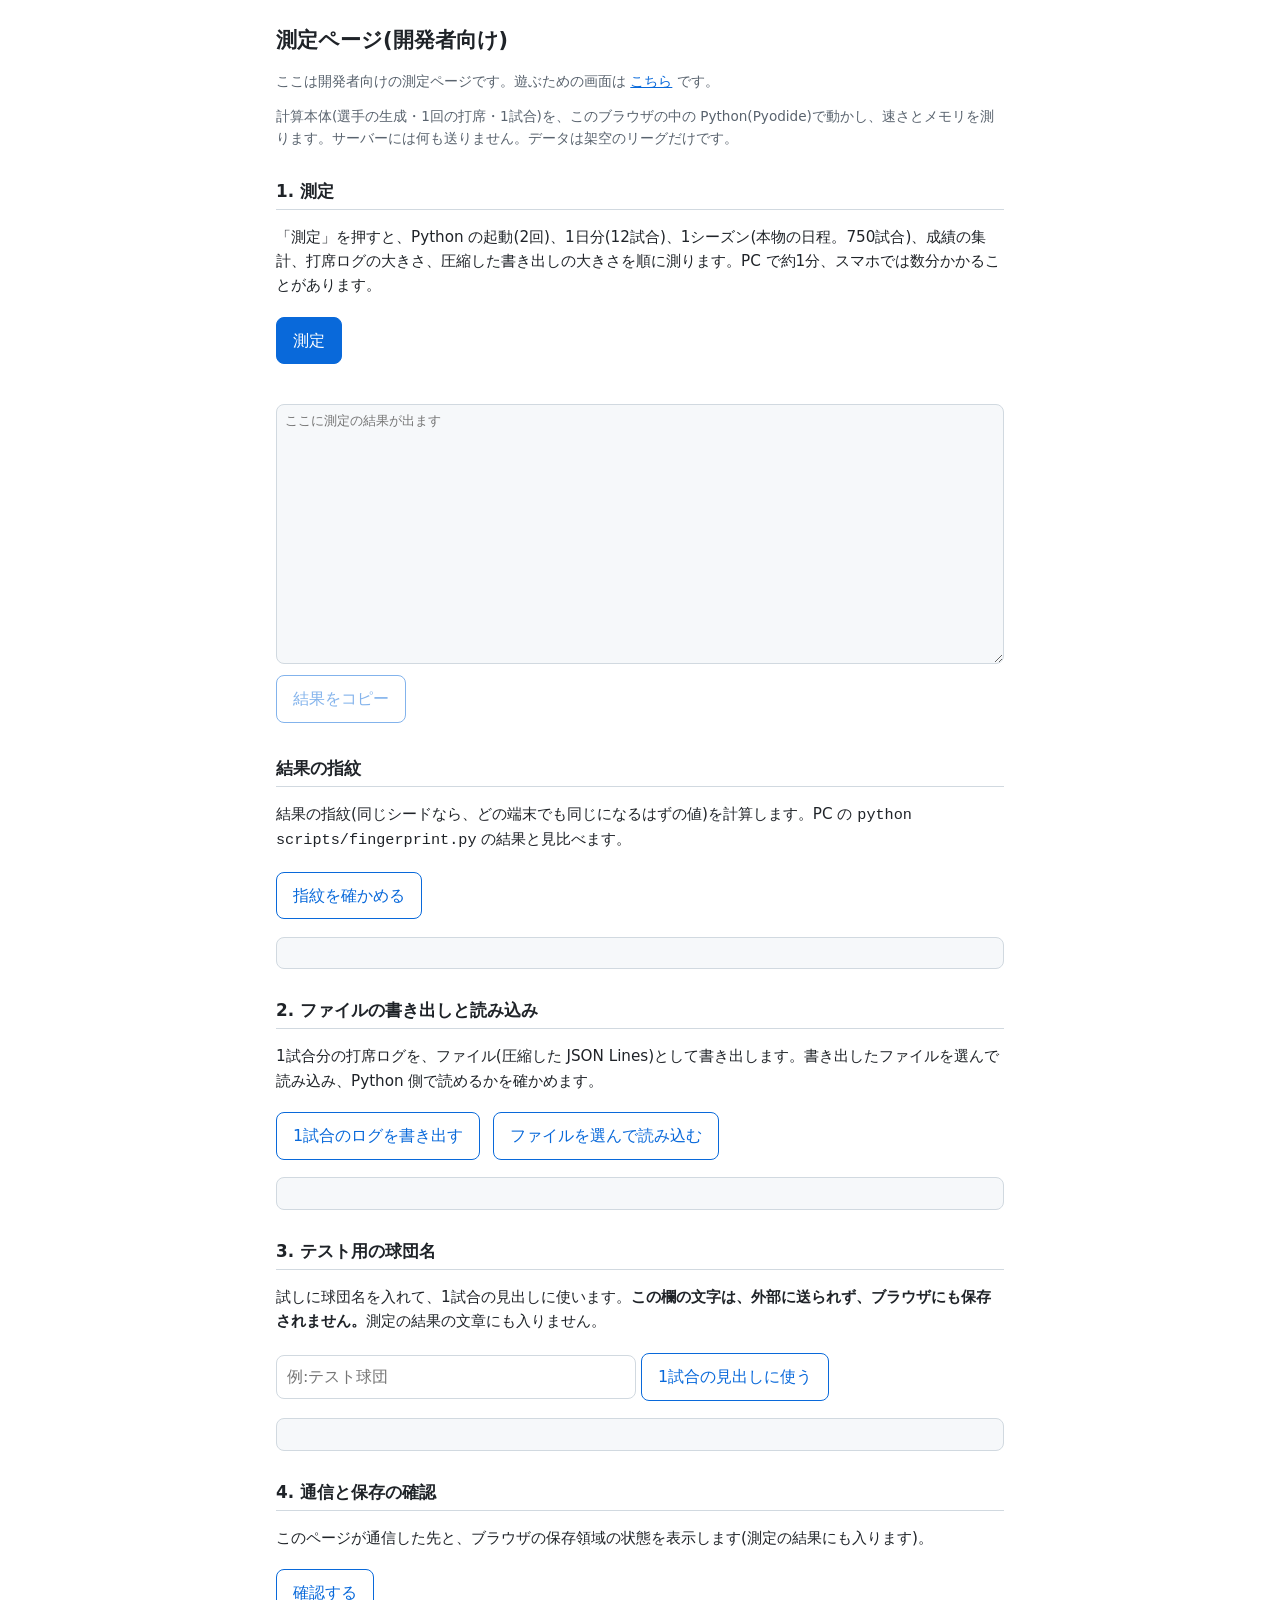
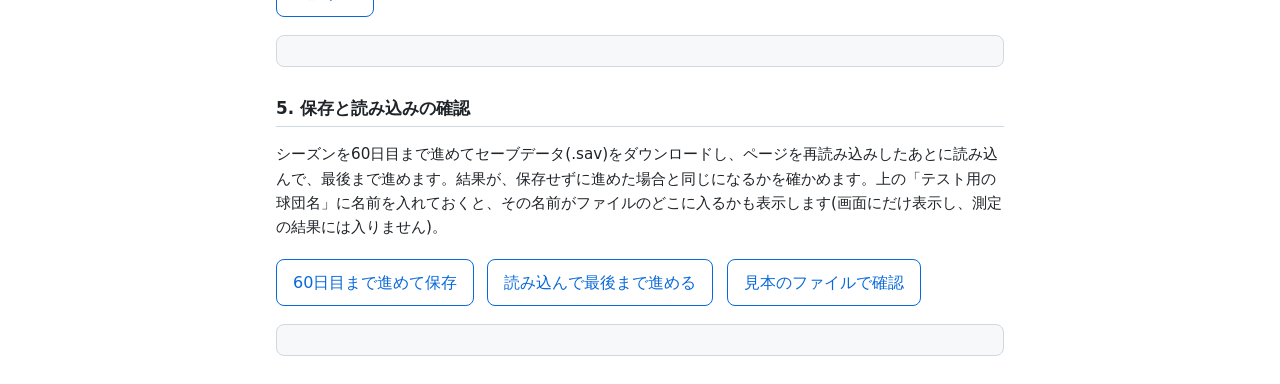
==== web/dev/index.html @ 2ee0a7c7 "feat: 最小のブラウザ画面①(新規開始・進行・順位表・保存と読み込み) - pennant.api:画面から呼ぶ操作の関数(公開用の情報だけを返す。D-107、D-108) - セーブデータの形式" ====
<!doctype html>
<html lang="ja">
<head>
<meta charset="utf-8">
<meta name="viewport" content="width=device-width, initial-scale=1">
<!-- 通信先の制限:このページ自身と、Pyodide の配布元(cdn.jsdelivr.net)だけ。それ以外には通信できない -->
<meta http-equiv="Content-Security-Policy" content="default-src 'none'; script-src 'self' https://cdn.jsdelivr.net 'wasm-unsafe-eval'; connect-src 'self' https://cdn.jsdelivr.net; worker-src 'self' blob: https://cdn.jsdelivr.net; style-src 'self' 'unsafe-inline'; img-src 'self' data:; base-uri 'none'; form-action 'none'">
<meta name="referrer" content="no-referrer">
<!-- ブラウザがタブの小さな絵(favicon.ico)を取りに行かないようにする -->
<link rel="icon" href="data:,">
<title>測定ページ(開発者向け)</title>
<style>
  :root { --bg: #ffffff; --fg: #1f2328; --muted: #59636e; --line: #d1d9e0; --accent: #0969da; --ok: #1a7f37; --ng: #cf222e; --box: #f6f8fa; }
  @media (prefers-color-scheme: dark) {
    :root { --bg: #0d1117; --fg: #e6edf3; --muted: #9198a1; --line: #3d444d; --accent: #4493f8; --ok: #3fb950; --ng: #f85149; --box: #151b23; }
  }
  * { box-sizing: border-box; }
  body { margin: 0; background: var(--bg); color: var(--fg); font-family: system-ui, -apple-system, "Hiragino Sans", "Noto Sans JP", sans-serif; line-height: 1.6; }
  a { color: var(--accent); }
  main { max-width: 760px; margin: 0 auto; padding: 16px; }
  h1 { font-size: 1.3rem; margin: 8px 0 4px; }
  h2 { font-size: 1.05rem; margin: 28px 0 8px; border-bottom: 1px solid var(--line); padding-bottom: 4px; }
  p, li { font-size: 0.95rem; }
  .muted { color: var(--muted); font-size: 0.85rem; }
  button, .file-label { font: inherit; font-size: 1rem; padding: 10px 16px; border-radius: 8px; border: 1px solid var(--accent); background: var(--accent); color: #fff; cursor: pointer; display: inline-block; margin: 4px 8px 4px 0; }
  button.secondary, .file-label { background: transparent; color: var(--accent); }
  button:disabled { opacity: 0.5; cursor: default; }
  input[type=text] { font: inherit; font-size: 1rem; padding: 8px 10px; border: 1px solid var(--line); border-radius: 8px; width: 100%; max-width: 360px; background: var(--bg); color: var(--fg); }
  input[type=file] { position: absolute; left: -9999px; }
  progress { width: 100%; height: 14px; }
  textarea { width: 100%; min-height: 260px; font-family: ui-monospace, Menlo, Consolas, monospace; font-size: 0.8rem; padding: 8px; border: 1px solid var(--line); border-radius: 8px; background: var(--box); color: var(--fg); }
  .status { font-size: 0.9rem; margin: 6px 0; min-height: 1.6em; }
  .ok { color: var(--ok); } .ng { color: var(--ng); }
  pre.out { white-space: pre-wrap; background: var(--box); border: 1px solid var(--line); border-radius: 8px; padding: 8px; font-size: 0.85rem; min-height: 2.4em; }
</style>
</head>
<body>
<main>
  <h1>測定ページ(開発者向け)</h1>
  <p class="muted">ここは開発者向けの測定ページです。遊ぶための画面は <a href="../">こちら</a> です。</p>
  <p class="muted">計算本体(選手の生成・1回の打席・1試合)を、このブラウザの中の Python(Pyodide)で動かし、速さとメモリを測ります。サーバーには何も送りません。データは架空のリーグだけです。</p>

  <h2>1. 測定</h2>
  <p>「測定」を押すと、Python の起動(2回)、1日分(12試合)、1シーズン(本物の日程。750試合)、成績の集計、打席ログの大きさ、圧縮した書き出しの大きさを順に測ります。PC で約1分、スマホでは数分かかることがあります。</p>
  <button id="measure">測定</button>
  <progress id="progress" max="858" value="0" hidden></progress>
  <div id="status" class="status" role="status" aria-live="polite"></div>
  <textarea id="result" readonly placeholder="ここに測定の結果が出ます"></textarea>
  <button id="copy" class="secondary" disabled>結果をコピー</button>
  <span id="copied" class="muted"></span>

  <h2>結果の指紋</h2>
  <p>結果の指紋(同じシードなら、どの端末でも同じになるはずの値)を計算します。PC の <code>python scripts/fingerprint.py</code> の結果と見比べます。</p>
  <button id="fp" class="secondary">指紋を確かめる</button>
  <pre id="fp-result" class="out"></pre>

  <h2>2. ファイルの書き出しと読み込み</h2>
  <p>1試合分の打席ログを、ファイル(圧縮した JSON Lines)として書き出します。書き出したファイルを選んで読み込み、Python 側で読めるかを確かめます。</p>
  <button id="export" class="secondary">1試合のログを書き出す</button>
  <label class="file-label" for="file">ファイルを選んで読み込む</label>
  <input id="file" type="file" accept=".gz,application/gzip">
  <pre id="file-result" class="out"></pre>

  <h2>3. テスト用の球団名</h2>
  <p>試しに球団名を入れて、1試合の見出しに使います。<strong>この欄の文字は、外部に送られず、ブラウザにも保存されません。</strong>測定の結果の文章にも入りません。</p>
  <input id="team-name" type="text" autocomplete="off" autocapitalize="off" spellcheck="false" maxlength="40" placeholder="例:テスト球団">
  <button id="header" class="secondary">1試合の見出しに使う</button>
  <pre id="header-result" class="out"></pre>

  <h2>4. 通信と保存の確認</h2>
  <p>このページが通信した先と、ブラウザの保存領域の状態を表示します(測定の結果にも入ります)。</p>
  <button id="check" class="secondary">確認する</button>
  <pre id="check-result" class="out"></pre>

  <h2>5. 保存と読み込みの確認</h2>
  <p>シーズンを60日目まで進めてセーブデータ(.sav)をダウンロードし、ページを再読み込みしたあとに読み込んで、最後まで進めます。結果が、保存せずに進めた場合と同じになるかを確かめます。上の「テスト用の球団名」に名前を入れておくと、その名前がファイルのどこに入るかも表示します(画面にだけ表示し、測定の結果には入りません)。</p>
  <button id="save-check" class="secondary">60日目まで進めて保存</button>
  <label class="file-label" for="load-file">読み込んで最後まで進める</label>
  <input id="load-file" type="file" accept=".sav">
  <button id="sample-check" class="secondary">見本のファイルで確認</button>
  <pre id="save-result" class="out"></pre>
</main>
<script type="module" src="app.js"></script>
</body>
</html>
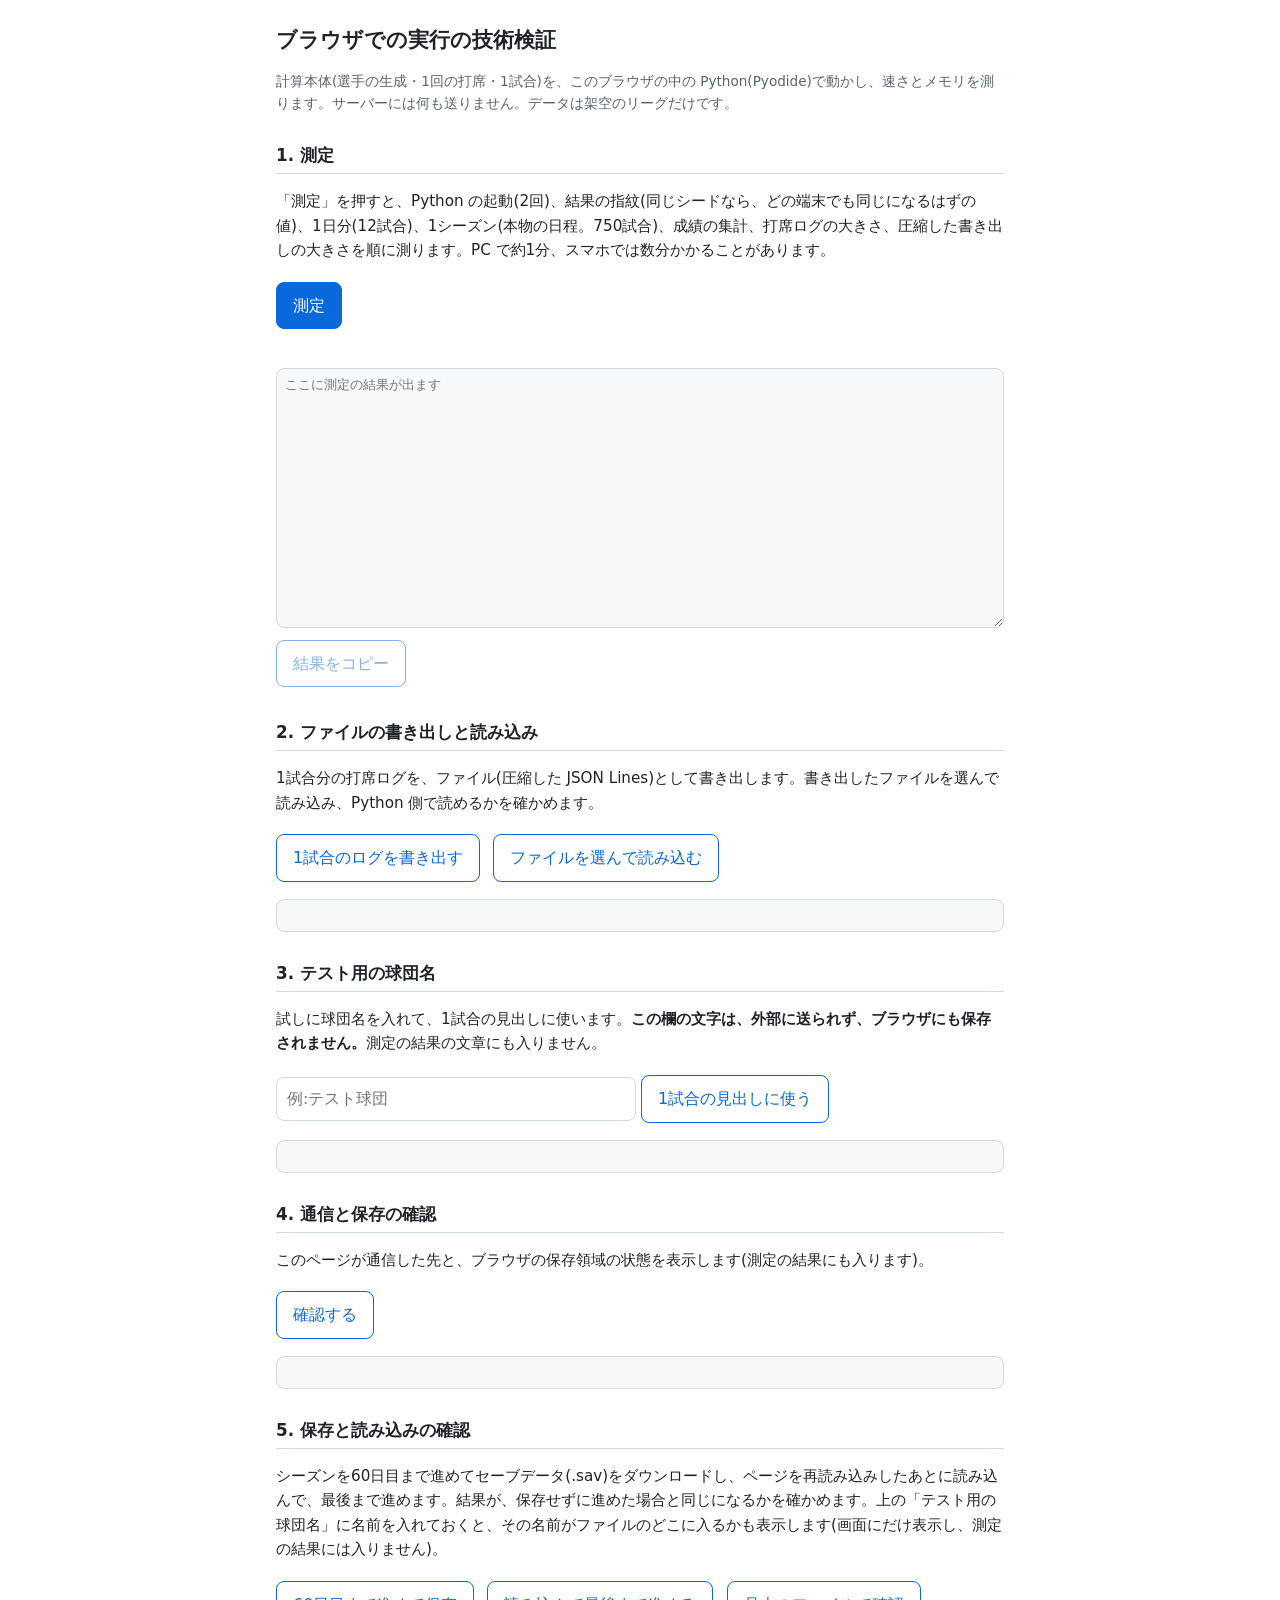
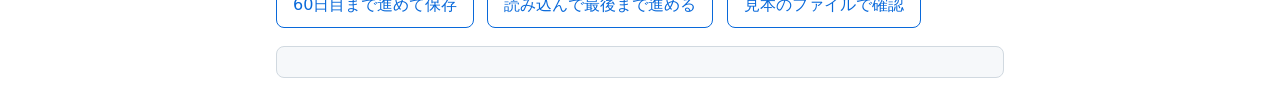
==== commit fa788058: "docs: 最小のブラウザ画面①の記録(D-113 シードの入力、画面と測定ページの説明) Co-Authored-By: Claude Opus 5.5 <noreply@anthropic.com" ====
--- a/web/dev/index.html
+++ b/web/dev/index.html
@@ -8,7 +8,7 @@
 <meta name="referrer" content="no-referrer">
 <!-- ブラウザがタブの小さな絵(favicon.ico)を取りに行かないようにする -->
 <link rel="icon" href="data:,">
-<title>測定ページ(開発者向け)</title>
+<title>ブラウザでの実行の技術検証</title>
 <style>
   :root { --bg: #ffffff; --fg: #1f2328; --muted: #59636e; --line: #d1d9e0; --accent: #0969da; --ok: #1a7f37; --ng: #cf222e; --box: #f6f8fa; }
   @media (prefers-color-scheme: dark) {
@@ -16,7 +16,6 @@
   }
   * { box-sizing: border-box; }
   body { margin: 0; background: var(--bg); color: var(--fg); font-family: system-ui, -apple-system, "Hiragino Sans", "Noto Sans JP", sans-serif; line-height: 1.6; }
-  a { color: var(--accent); }
   main { max-width: 760px; margin: 0 auto; padding: 16px; }
   h1 { font-size: 1.3rem; margin: 8px 0 4px; }
   h2 { font-size: 1.05rem; margin: 28px 0 8px; border-bottom: 1px solid var(--line); padding-bottom: 4px; }
@@ -36,23 +35,17 @@
 </head>
 <body>
 <main>
-  <h1>測定ページ(開発者向け)</h1>
-  <p class="muted">ここは開発者向けの測定ページです。遊ぶための画面は <a href="../">こちら</a> です。</p>
+  <h1>ブラウザでの実行の技術検証</h1>
   <p class="muted">計算本体(選手の生成・1回の打席・1試合)を、このブラウザの中の Python(Pyodide)で動かし、速さとメモリを測ります。サーバーには何も送りません。データは架空のリーグだけです。</p>
 
   <h2>1. 測定</h2>
-  <p>「測定」を押すと、Python の起動(2回)、1日分(12試合)、1シーズン(本物の日程。750試合)、成績の集計、打席ログの大きさ、圧縮した書き出しの大きさを順に測ります。PC で約1分、スマホでは数分かかることがあります。</p>
+  <p>「測定」を押すと、Python の起動(2回)、結果の指紋(同じシードなら、どの端末でも同じになるはずの値)、1日分(12試合)、1シーズン(本物の日程。750試合)、成績の集計、打席ログの大きさ、圧縮した書き出しの大きさを順に測ります。PC で約1分、スマホでは数分かかることがあります。</p>
   <button id="measure">測定</button>
   <progress id="progress" max="858" value="0" hidden></progress>
   <div id="status" class="status" role="status" aria-live="polite"></div>
   <textarea id="result" readonly placeholder="ここに測定の結果が出ます"></textarea>
   <button id="copy" class="secondary" disabled>結果をコピー</button>
   <span id="copied" class="muted"></span>
-
-  <h2>結果の指紋</h2>
-  <p>結果の指紋(同じシードなら、どの端末でも同じになるはずの値)を計算します。PC の <code>python scripts/fingerprint.py</code> の結果と見比べます。</p>
-  <button id="fp" class="secondary">指紋を確かめる</button>
-  <pre id="fp-result" class="out"></pre>
 
   <h2>2. ファイルの書き出しと読み込み</h2>
   <p>1試合分の打席ログを、ファイル(圧縮した JSON Lines)として書き出します。書き出したファイルを選んで読み込み、Python 側で読めるかを確かめます。</p>
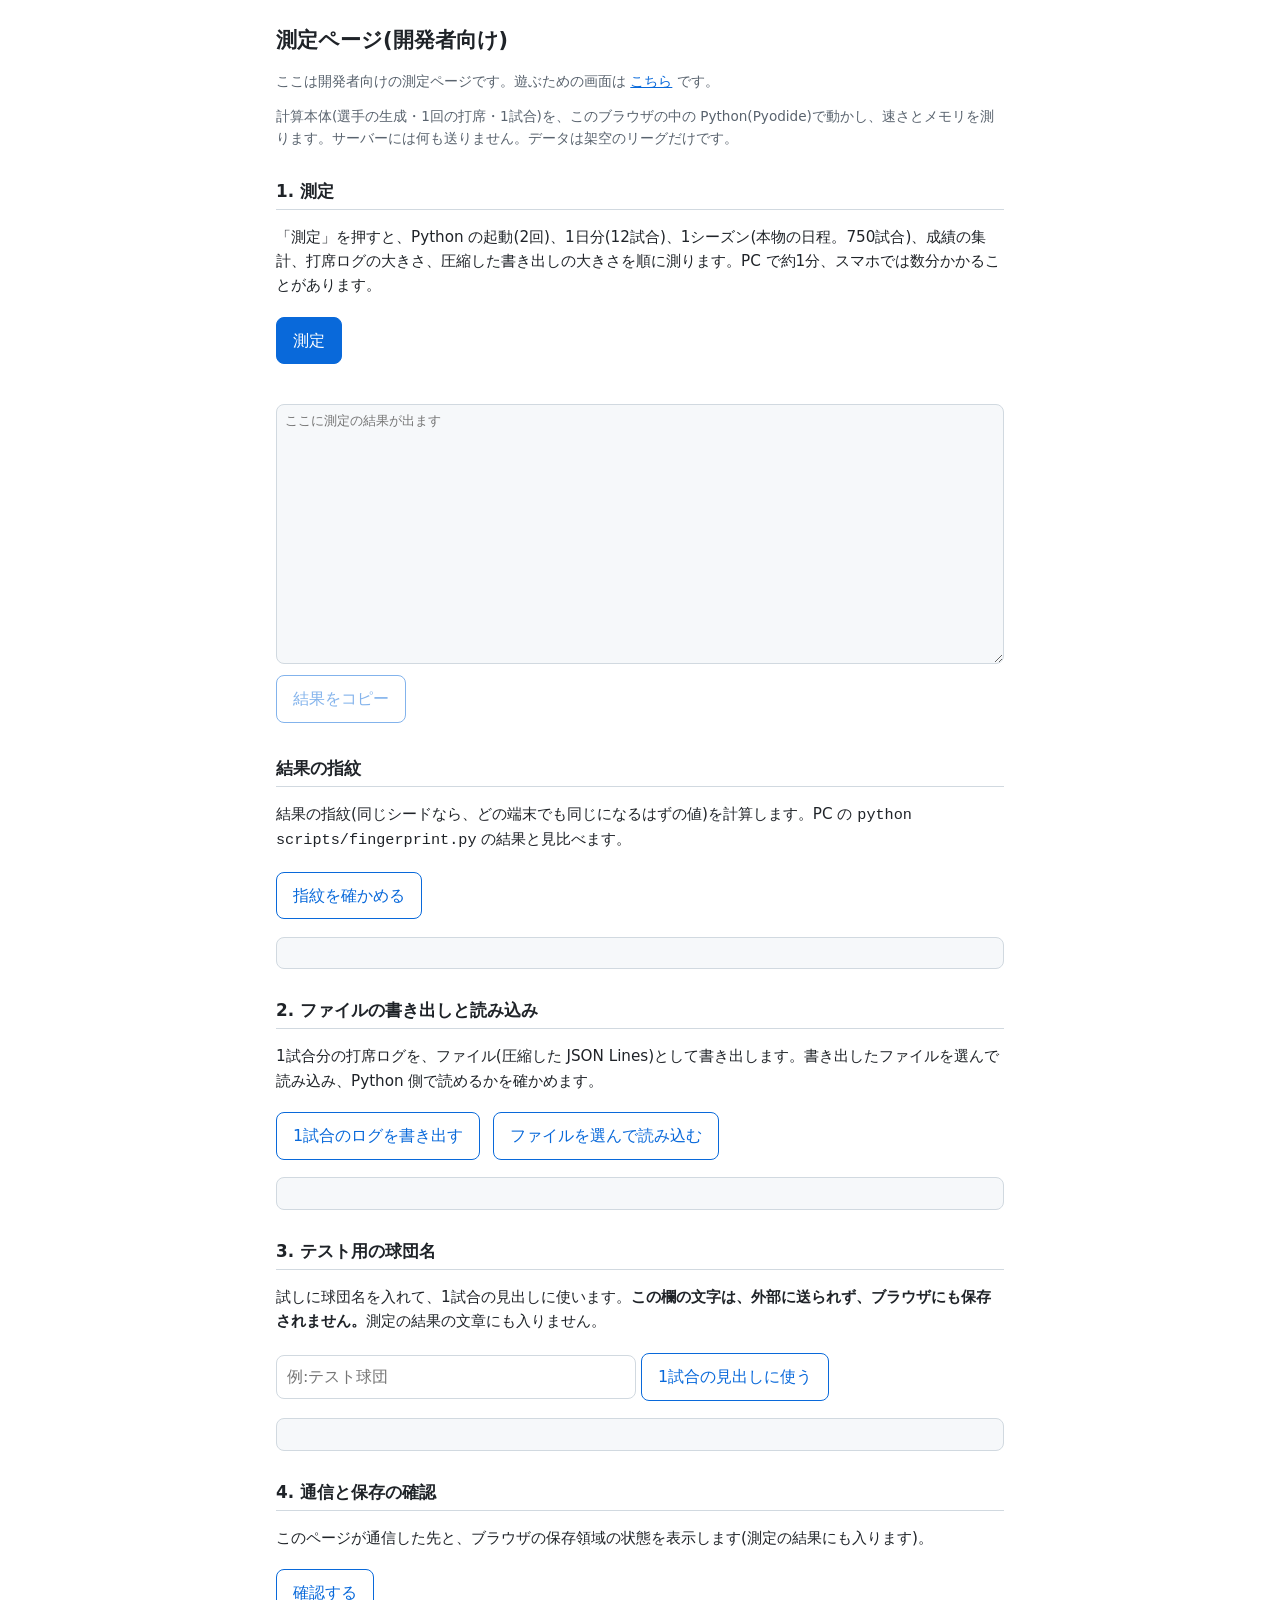
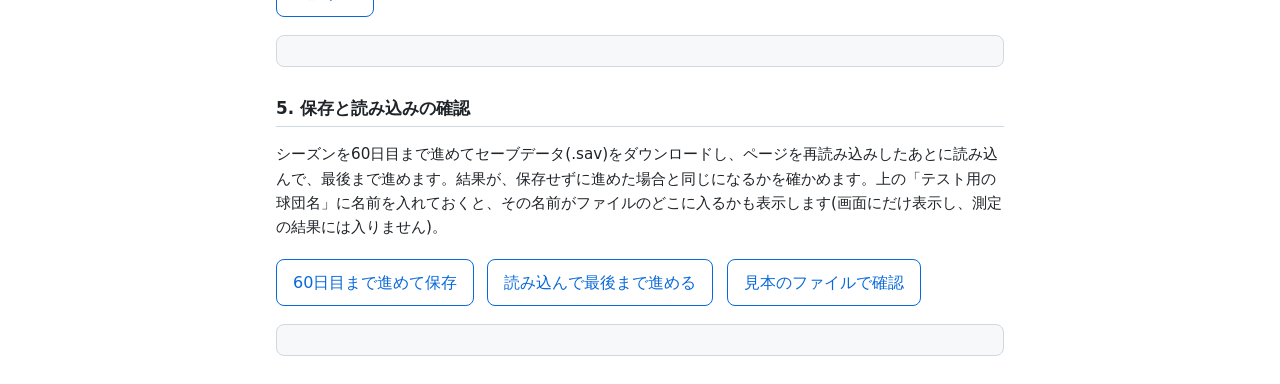
==== commit 9d3c531d: "Merge pull request #39 from yuusukekokubu-a11y/claude/cool-lamport-t1lgau 最小のブラウザ画面①:土台と進行" ====
--- a/web/dev/index.html
+++ b/web/dev/index.html
@@ -8,7 +8,7 @@
 <meta name="referrer" content="no-referrer">
 <!-- ブラウザがタブの小さな絵(favicon.ico)を取りに行かないようにする -->
 <link rel="icon" href="data:,">
-<title>ブラウザでの実行の技術検証</title>
+<title>測定ページ(開発者向け)</title>
 <style>
   :root { --bg: #ffffff; --fg: #1f2328; --muted: #59636e; --line: #d1d9e0; --accent: #0969da; --ok: #1a7f37; --ng: #cf222e; --box: #f6f8fa; }
   @media (prefers-color-scheme: dark) {
@@ -16,6 +16,7 @@
   }
   * { box-sizing: border-box; }
   body { margin: 0; background: var(--bg); color: var(--fg); font-family: system-ui, -apple-system, "Hiragino Sans", "Noto Sans JP", sans-serif; line-height: 1.6; }
+  a { color: var(--accent); }
   main { max-width: 760px; margin: 0 auto; padding: 16px; }
   h1 { font-size: 1.3rem; margin: 8px 0 4px; }
   h2 { font-size: 1.05rem; margin: 28px 0 8px; border-bottom: 1px solid var(--line); padding-bottom: 4px; }
@@ -35,17 +36,23 @@
 </head>
 <body>
 <main>
-  <h1>ブラウザでの実行の技術検証</h1>
+  <h1>測定ページ(開発者向け)</h1>
+  <p class="muted">ここは開発者向けの測定ページです。遊ぶための画面は <a href="../">こちら</a> です。</p>
   <p class="muted">計算本体(選手の生成・1回の打席・1試合)を、このブラウザの中の Python(Pyodide)で動かし、速さとメモリを測ります。サーバーには何も送りません。データは架空のリーグだけです。</p>
 
   <h2>1. 測定</h2>
-  <p>「測定」を押すと、Python の起動(2回)、結果の指紋(同じシードなら、どの端末でも同じになるはずの値)、1日分(12試合)、1シーズン(本物の日程。750試合)、成績の集計、打席ログの大きさ、圧縮した書き出しの大きさを順に測ります。PC で約1分、スマホでは数分かかることがあります。</p>
+  <p>「測定」を押すと、Python の起動(2回)、1日分(12試合)、1シーズン(本物の日程。750試合)、成績の集計、打席ログの大きさ、圧縮した書き出しの大きさを順に測ります。PC で約1分、スマホでは数分かかることがあります。</p>
   <button id="measure">測定</button>
   <progress id="progress" max="858" value="0" hidden></progress>
   <div id="status" class="status" role="status" aria-live="polite"></div>
   <textarea id="result" readonly placeholder="ここに測定の結果が出ます"></textarea>
   <button id="copy" class="secondary" disabled>結果をコピー</button>
   <span id="copied" class="muted"></span>
+
+  <h2>結果の指紋</h2>
+  <p>結果の指紋(同じシードなら、どの端末でも同じになるはずの値)を計算します。PC の <code>python scripts/fingerprint.py</code> の結果と見比べます。</p>
+  <button id="fp" class="secondary">指紋を確かめる</button>
+  <pre id="fp-result" class="out"></pre>
 
   <h2>2. ファイルの書き出しと読み込み</h2>
   <p>1試合分の打席ログを、ファイル(圧縮した JSON Lines)として書き出します。書き出したファイルを選んで読み込み、Python 側で読めるかを確かめます。</p>
